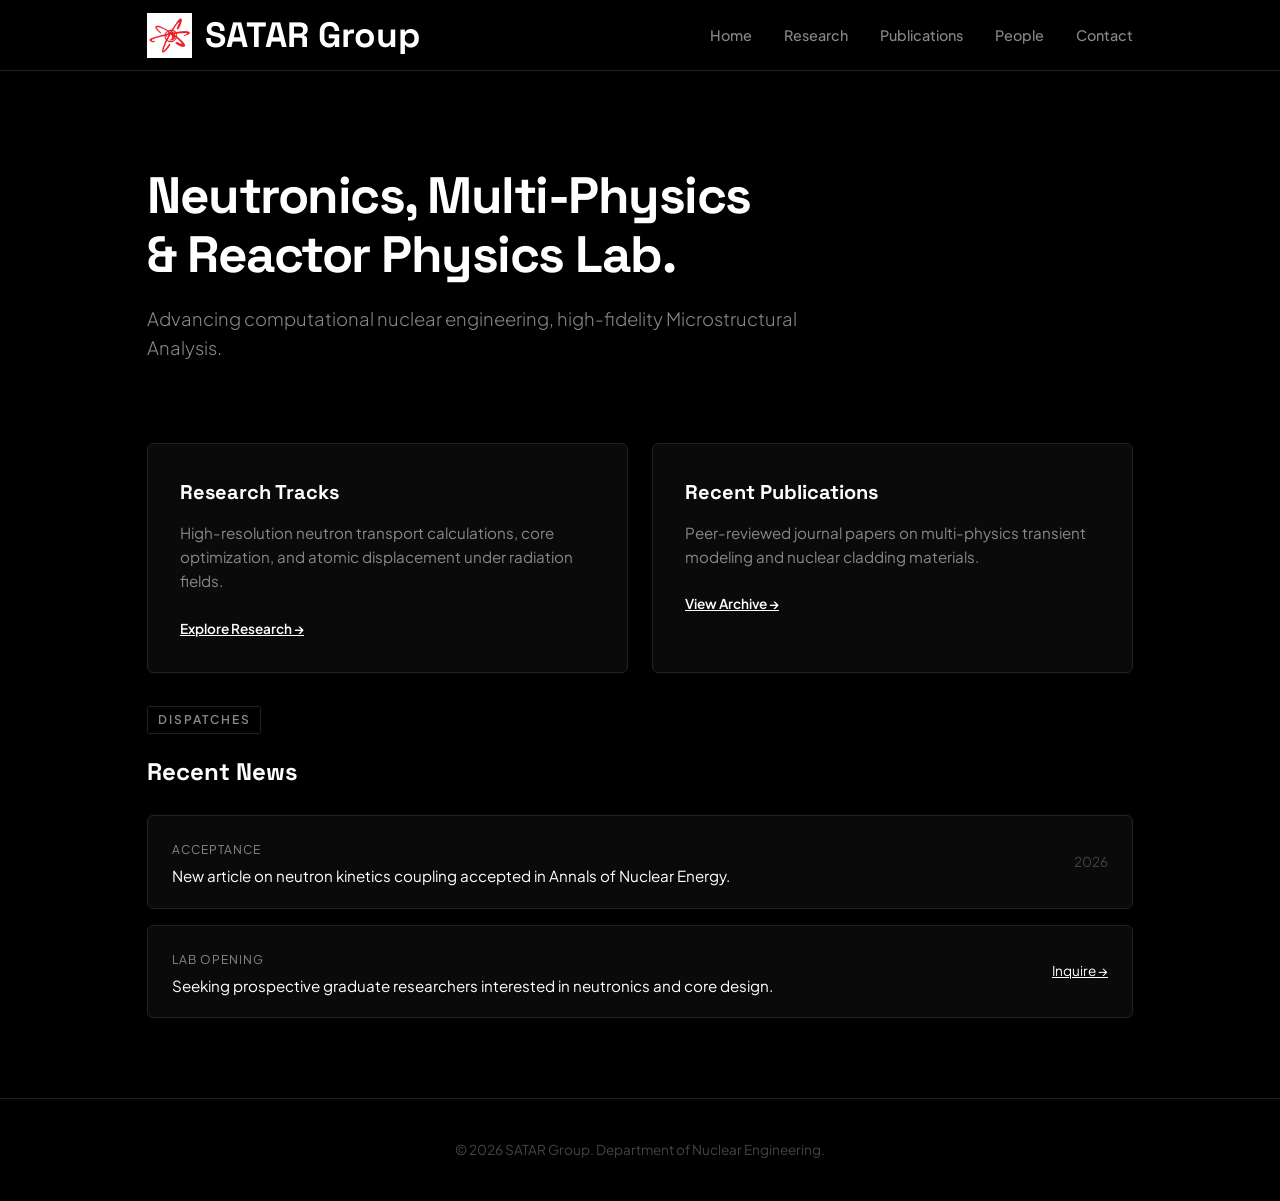
==== index.html @ 863b8504 "Remove 'Research Group' badge from index.html" ====
<!DOCTYPE html>
<html lang="en">
<head>
    <meta charset="UTF-8">
    <meta name="viewport" content="width=device-width, initial-scale=1.0">
    <title>SATAR Group | Nuclear Engineering & Neutronics</title>
    <link rel="stylesheet" href="style.css?v=bw1">
</head>
<body>

<header>
    <div class="container nav-container">
        <a href="index.html" class="brand">
            <img src="Slogo.png" alt="Logo" style="height: 38px; width: auto;">
            <span>SATAR Group</span>
        </a>

        <!-- Mobile Menu Toggle Button -->
        <button class="menu-toggle" id="menuToggle" aria-label="Toggle Menu">&#9776;</button>

        <ul class="nav-links" id="navMenu">
            <li><a href="index.html">Home</a></li>
            <li><a href="research.html">Research</a></li>
            <li><a href="publications.html">Publications</a></li>
            <li><a href="people.html">People</a></li>
            <li><a href="contact.html">Contact</a></li>
        </ul>
    </div>
</header>

    <main class="container">
        <section class="page-intro">
            <h1 class="page-title">Neutronics, Multi-Physics <br>& Reactor Physics Lab.</h1>
            <p class="lead-text">Advancing computational nuclear engineering, high-fidelity Microstructural Analysis.</p>
            
        </section>

    

        <section style="margin: 2rem 0;">
            <div class="grid">
                <div class="card">
                    <h3>Research Tracks</h3>
                    <p>High-resolution neutron transport calculations, core optimization, and atomic displacement under radiation fields.</p>
                    <a href="research.html" style="color: #ffffff; font-size: 0.85rem; font-weight: 600; display: inline-block; margin-top: 1.5rem; text-decoration: underline;">Explore Research &rarr;</a>
                </div>
                <div class="card">
                    <h3>Recent Publications</h3>
                    <p>Peer-reviewed journal papers on multi-physics transient modeling and nuclear cladding materials.</p>
                    <a href="publications.html" style="color: #ffffff; font-size: 0.85rem; font-weight: 600; display: inline-block; margin-top: 1.5rem; text-decoration: underline;">View Archive &rarr;</a>
                </div>
            </div>
        </section>

        <section style="margin: 2rem 0 5rem;">
            <div class="badge">Dispatches</div>
            <h2 style="font-family: 'Space Grotesk', sans-serif; font-size: 1.5rem; margin-bottom: 1.5rem; color: #ffffff;">Recent News</h2>
            
            <div style="display: flex; flex-direction: column; gap: 1rem;">
                <div class="card" style="padding: 1.2rem 1.5rem; display: flex; justify-content: space-between; align-items: center; flex-wrap: wrap; gap: 1rem;">
                    <div>
                        <span style="font-size: 0.75rem; color: var(--text-muted); text-transform: uppercase; letter-spacing: 1px;">Acceptance</span>
                        <p style="color: #ffffff; font-size: 0.95rem; margin-top: 0.2rem;">New article on neutron kinetics coupling accepted in Annals of Nuclear Energy.</p>
                    </div>
                    <span style="font-size: 0.85rem; color: var(--text-dim);">2026</span>
                </div>
                <div class="card" style="padding: 1.2rem 1.5rem; display: flex; justify-content: space-between; align-items: center; flex-wrap: wrap; gap: 1rem;">
                    <div>
                        <span style="font-size: 0.75rem; color: var(--text-muted); text-transform: uppercase; letter-spacing: 1px;">Lab Opening</span>
                        <p style="color: #ffffff; font-size: 0.95rem; margin-top: 0.2rem;">Seeking prospective graduate researchers interested in neutronics and core design.</p>
                    </div>
                    <a href="contact.html" style="font-size: 0.85rem; color: #ffffff; text-decoration: underline;">Inquire &rarr;</a>
                </div>
            </div>
        </section>
    </main>

    <footer>
        <div class="container">
            <p>&copy; 2026 SATAR Group. Department of Nuclear Engineering.</p>
        </div>
    </footer>

    <script>
    const menuBtn = document.getElementById('menuToggle');
    const navMenu = document.getElementById('navMenu');

    if(menuBtn && navMenu) {
        menuBtn.addEventListener('click', () => {
            navMenu.classList.toggle('active');
        });
    }
</script>
</body>
</html>
---- style.css ----
@import url('https://fonts.googleapis.com/css2?family=Plus+Jakarta+Sans:wght@300;400;500;600;700&family=Space+Grotesk:wght@500;700&display=swap');

/* Dark Mode Colors (Default) */
:root {
    --bg: #000000;
    --surface: #0a0a0a;
    --border: #222222;
    --border-hover: #ffffff;
    --text-white: #ffffff;
    --text-muted: #888888;
    --text-dim: #444444;
}

/* Light Mode Colors */
body.light-mode {
    --bg: #ffffff;
    --surface: #f4f4f5;
    --border: #e4e4e7;
    --border-hover: #000000;
    --text-white: #000000;
    --text-muted: #52525b;
    --text-dim: #a1a1aa;
}

/* Theme Toggle Button Style */
.theme-btn {
    background: transparent;
    border: 1px solid var(--border);
    color: var(--text-white);
    padding: 0.35rem 0.75rem;
    font-size: 0.8rem;
    border-radius: 4px;
    cursor: pointer;
    font-family: inherit;
    transition: border-color 0.2s ease, color 0.2s ease;
}

.theme-btn:hover {
    border-color: var(--border-hover);
}

* {
    margin: 0;
    padding: 0;
    box-sizing: border-box;
}

body {
    background-color: var(--bg);
    color: var(--text-white);
    font-family: 'Plus Jakarta Sans', sans-serif;
    line-height: 1.6;
    min-height: 100vh;
    display: flex;
    flex-direction: column;
}

a {
    color: inherit;
    text-decoration: none;
}

.container {
    max-width: 1050px;
    margin: 0 auto;
    padding: 0 2rem;
    width: 100%;
}

/* Header */
header {
    border-bottom: 1px solid var(--border);
    position: sticky;
    top: 0;
    background: rgba(0, 0, 0, 0.95);
    backdrop-filter: blur(10px);
    z-index: 100;
}

.nav-container {
    display: flex;
    justify-content: space-between;
    align-items: center;
    height: 70px;
}

.brand {
    font-family: 'Space Grotesk', sans-serif;
    font-size: 2.2rem !important;  /* সাইজ বড় করা হলো */
    font-weight: 700 !important;
    display: flex;
    align-items: center;
    gap: 13px;
    color: #ffffff !important;
}

.brand img {
    height: 45px !important;  /* লোগোর উচ্চতা */
    width: auto;
    object-fit: contain;
}

.nav-links {
    display: flex;
    list-style: none;
    gap: 2rem;
}

.nav-links a {
    color: var(--text-muted);
    font-size: 0.9rem;
    font-weight: 500;
    transition: color 0.2s ease;
}

.nav-links a:hover,
.nav-links a.active {
    color: var(--text-white);
}

/* Hero / Intro */
.page-intro {
    padding: 6rem 0 3rem;
}

.badge {
    font-size: 0.75rem;
    text-transform: uppercase;
    letter-spacing: 2px;
    color: var(--text-muted);
    font-weight: 600;
    margin-bottom: 1.2rem;
    display: inline-block;
    border: 1px solid var(--border);
    padding: 0.2rem 0.6rem;
    border-radius: 3px;
}

h1.page-title {
    font-family: 'Space Grotesk', sans-serif;
    font-size: 3.2rem;
    font-weight: 700;
    letter-spacing: -1.5px;
    margin-bottom: 1.2rem;
    line-height: 1.15;
    color: var(--text-white);
}

p.lead-text {
    font-size: 1.15rem;
    color: var(--text-muted);
    max-width: 680px;
    font-weight: 300;
}

/* Tags */
.tags {
    display: flex;
    flex-wrap: wrap;
    gap: 0.6rem;
    margin-top: 1.8rem;
}

.tag {
    background: transparent;
    border: 1px solid var(--border);
    padding: 0.35rem 0.8rem;
    font-size: 0.75rem;
    border-radius: 3px;
    color: var(--text-white);
    letter-spacing: 0.5px;
}

/* Stats Section */
.stats-section {
    margin: 3rem 0;
    border-top: 1px solid var(--border);
    border-bottom: 1px solid var(--border);
    padding: 2.5rem 0;
}

.stats-grid {
    display: grid;
    grid-template-columns: repeat(auto-fit, minmax(180px, 1fr));
    gap: 2rem;
}

.stat-item h2 {
    font-family: 'Space Grotesk', sans-serif;
    font-size: 2.2rem;
    color: var(--text-white);
}

.stat-item p {
    color: var(--text-muted);
    font-size: 0.85rem;
}

/* Cards & Grid */
.grid {
    display: grid;
    grid-template-columns: repeat(auto-fit, minmax(320px, 1fr));
    gap: 1.5rem;
    margin: 2rem 0;
}

.card {
    background: var(--surface);
    border: 1px solid var(--border);
    border-radius: 6px;
    padding: 2rem;
    transition: border-color 0.2s ease, transform 0.2s ease;
}

.card:hover {
    border-color: var(--border-hover);
    transform: translateY(-2px);
}

.card h3 {
    font-family: 'Space Grotesk', sans-serif;
    font-size: 1.25rem;
    margin-bottom: 0.8rem;
    color: var(--text-white);
}

.card p {
    color: var(--text-muted);
    font-size: 0.95rem;
}

/* Publications Items */
.pub-entry {
    padding: 1.5rem 0;
    border-bottom: 1px solid var(--border);
}

.pub-year {
    font-family: 'Space Grotesk', sans-serif;
    font-size: 1.3rem;
    color: var(--text-white);
    margin: 2.5rem 0 1rem;
}

.pub-title {
    font-weight: 600;
    color: var(--text-white);
    margin-bottom: 0.3rem;
}

.pub-meta {
    font-size: 0.9rem;
    color: var(--text-muted);
}

.doi-link {
    display: inline-block;
    margin-top: 0.5rem;
    font-size: 0.8rem;
    color: var(--text-white);
    text-decoration: underline;
}

/* People / PI Box */
.pi-box {
    border: 1px solid var(--border);
    padding: 2.2rem;
    border-radius: 6px;
    background: var(--surface);
    margin-bottom: 3rem;
}

/* Forms & Inputs */
.contact-layout {
    display: grid;
    grid-template-columns: 1fr 1fr;
    gap: 3rem;
    margin: 2rem 0;
}

.form-group {
    margin-bottom: 1.2rem;
}

label {
    display: block;
    font-size: 0.85rem;
    color: var(--text-muted);
    margin-bottom: 0.4rem;
}

input, textarea {
    width: 100%;
    background: var(--surface);
    border: 1px solid var(--border);
    padding: 0.8rem;
    border-radius: 4px;
    color: var(--text-white);
    font-family: inherit;
}

input:focus, textarea:focus {
    outline: none;
    border-color: var(--text-white);
}

.btn {
    background: var(--text-white);
    color: var(--bg);
    border: 1px solid var(--text-white);
    padding: 0.8rem 1.8rem;
    font-weight: 600;
    border-radius: 4px;
    cursor: pointer;
    transition: all 0.2s ease;
}

.btn:hover {
    background: transparent;
    color: var(--text-white);
}

/* Footer */
footer {
    margin-top: auto;
    border-top: 1px solid var(--border);
    padding: 2.5rem 0;
    text-align: center;
    color: var(--text-dim);
    font-size: 0.85rem;
}

@media (max-width: 768px) {
    .nav-links { gap: 1rem; font-size: 0.85rem; }
    h1.page-title { font-size: 2.2rem; }
    .contact-layout { grid-template-columns: 1fr; }
}
/* Mobile Menu Button (PC-te hide thakbe) */
.menu-toggle {
    display: none;
    background: transparent;
    border: 1px solid var(--border);
    color: var(--text-white);
    font-size: 1.2rem;
    padding: 0.3rem 0.6rem;
    border-radius: 4px;
    cursor: pointer;
}

/* Phone Screen Adjustments */
@media (max-width: 768px) {
    .menu-toggle {
        display: block; /* Phone-e menu button show korbe */
    }

    .brand {
        font-size: 1.25rem !important; /* Phone-e logo lekha ektu compact kora */
    }

    .brand img {
        height: 32px !important;
    }

    /* Navigation links drop-down style */
    .nav-links {
        display: none; /* Default bhabe hide thakbe */
        flex-direction: column;
        position: absolute;
        top: 70px;
        left: 0;
        width: 100%;
        background: #000000;
        border-bottom: 1px solid var(--border);
        padding: 1.5rem 2rem;
        gap: 1.2rem;
    }

    /* Button-e click korle menu open hobe */
    .nav-links.active {
        display: flex;
    }
}
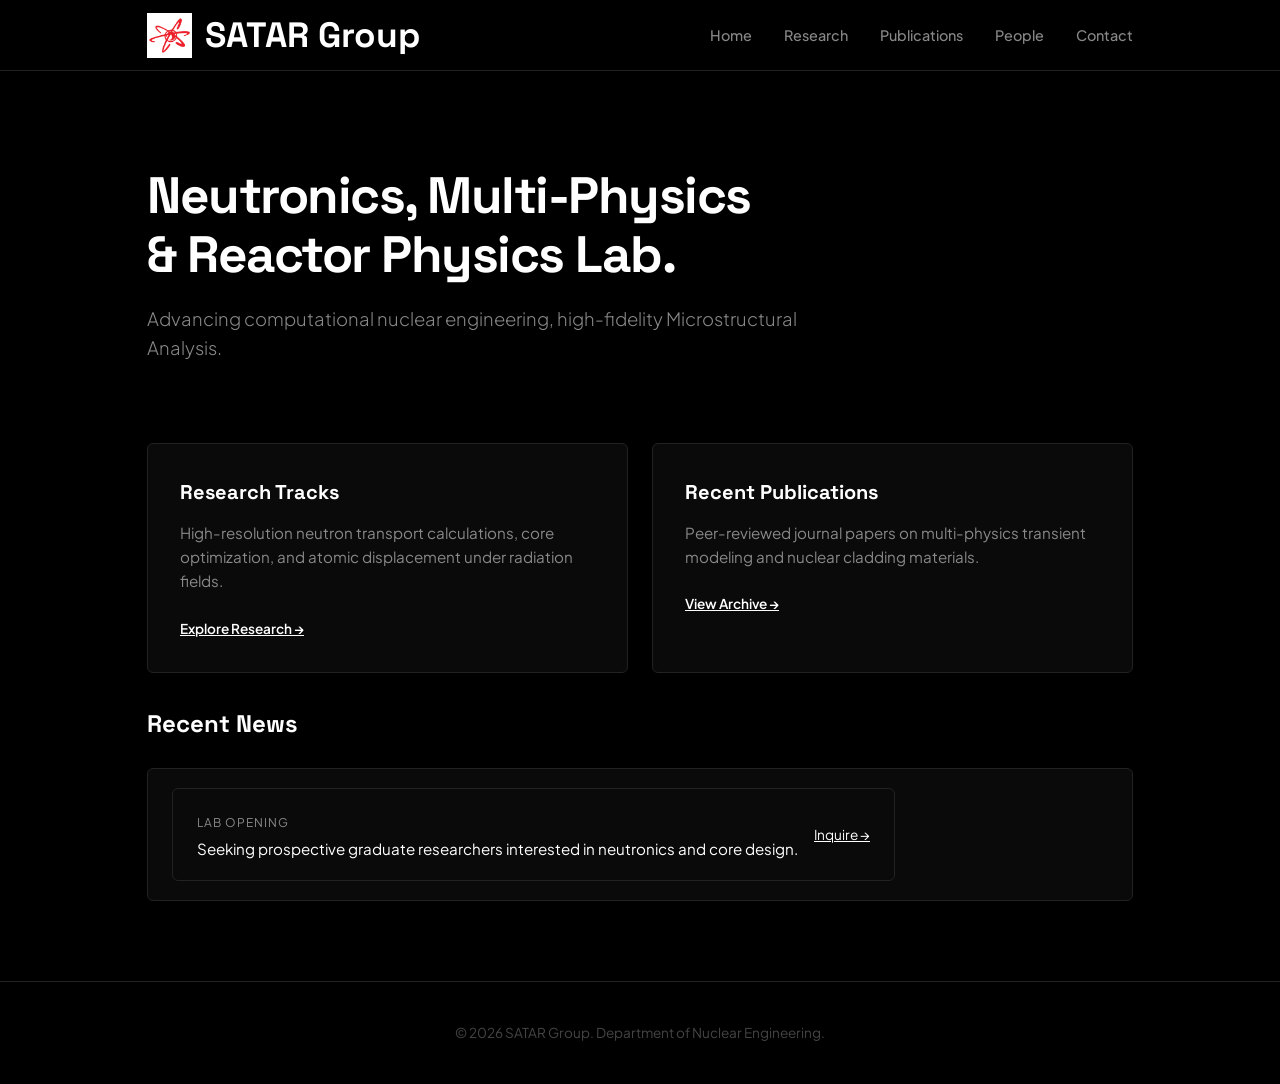
==== commit 8ec85d65: "Remove Dispatches badge and acceptance news card Removed 'Dispatches' badge and acceptance news card" ====
--- a/index.html
+++ b/index.html
@@ -53,17 +53,11 @@
         </section>
 
         <section style="margin: 2rem 0 5rem;">
-            <div class="badge">Dispatches</div>
             <h2 style="font-family: 'Space Grotesk', sans-serif; font-size: 1.5rem; margin-bottom: 1.5rem; color: #ffffff;">Recent News</h2>
             
             <div style="display: flex; flex-direction: column; gap: 1rem;">
                 <div class="card" style="padding: 1.2rem 1.5rem; display: flex; justify-content: space-between; align-items: center; flex-wrap: wrap; gap: 1rem;">
-                    <div>
-                        <span style="font-size: 0.75rem; color: var(--text-muted); text-transform: uppercase; letter-spacing: 1px;">Acceptance</span>
-                        <p style="color: #ffffff; font-size: 0.95rem; margin-top: 0.2rem;">New article on neutron kinetics coupling accepted in Annals of Nuclear Energy.</p>
-                    </div>
-                    <span style="font-size: 0.85rem; color: var(--text-dim);">2026</span>
-                </div>
+                    
                 <div class="card" style="padding: 1.2rem 1.5rem; display: flex; justify-content: space-between; align-items: center; flex-wrap: wrap; gap: 1rem;">
                     <div>
                         <span style="font-size: 0.75rem; color: var(--text-muted); text-transform: uppercase; letter-spacing: 1px;">Lab Opening</span>
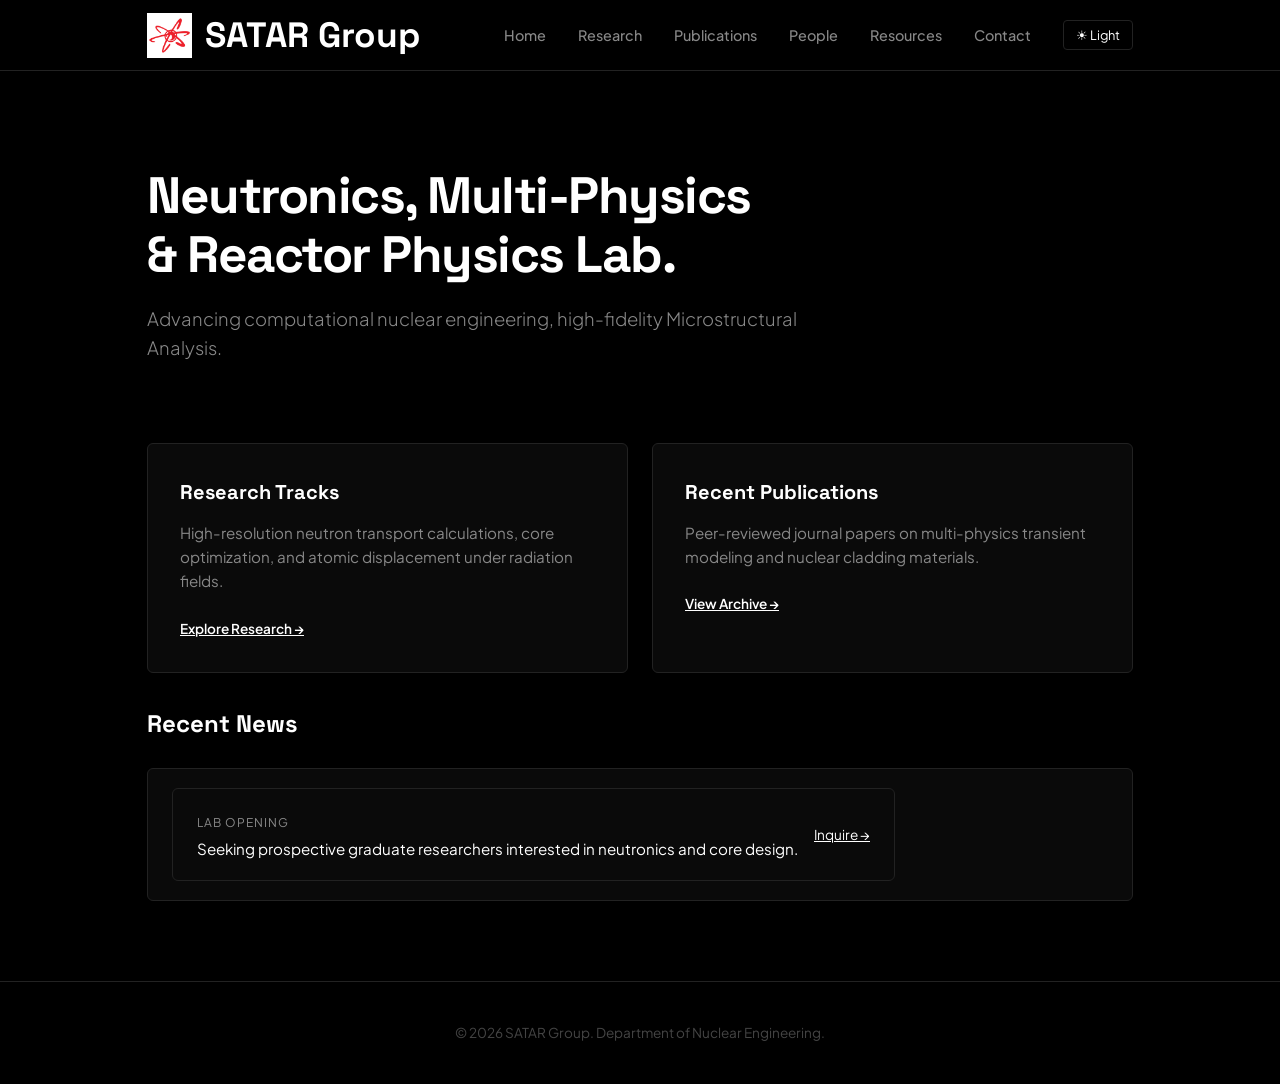
==== commit b1354ca4: "Add 'Resources' link and theme toggle button to menu" ====
--- a/index.html
+++ b/index.html
@@ -19,12 +19,14 @@
         <button class="menu-toggle" id="menuToggle" aria-label="Toggle Menu">&#9776;</button>
 
         <ul class="nav-links" id="navMenu">
-            <li><a href="index.html">Home</a></li>
-            <li><a href="research.html">Research</a></li>
-            <li><a href="publications.html">Publications</a></li>
-            <li><a href="people.html">People</a></li>
-            <li><a href="contact.html">Contact</a></li>
-        </ul>
+    <li><a href="index.html">Home</a></li>
+    <li><a href="research.html">Research</a></li>
+    <li><a href="publications.html">Publications</a></li>
+    <li><a href="people.html">People</a></li>
+    <li><a href="resource.html">Resources</a></li>
+    <li><a href="contact.html">Contact</a></li>
+    <li><button class="theme-toggle-btn" id="themeBtn">☀ Light</button></li>
+</ul>
     </div>
 </header>
 
--- a/style.css
+++ b/style.css
@@ -1,6 +1,6 @@
 @import url('https://fonts.googleapis.com/css2?family=Plus+Jakarta+Sans:wght@300;400;500;600;700&family=Space+Grotesk:wght@500;700&display=swap');
 
-/* Dark Mode Colors (Default) */
+/* Dark Mode Colors (Default: Solid Black) */
 :root {
     --bg: #000000;
     --surface: #0a0a0a;
@@ -11,8 +11,9 @@
     --text-dim: #444444;
 }
 
-/* Light Mode Colors */
-body.light-mode {
+/* Light Mode Colors (Solid White) */
+body.light-mode,
+body.light-theme {
     --bg: #ffffff;
     --surface: #f4f4f5;
     --border: #e4e4e7;
@@ -23,7 +24,8 @@
 }
 
 /* Theme Toggle Button Style */
-.theme-btn {
+.theme-btn,
+.theme-toggle-btn {
     background: transparent;
     border: 1px solid var(--border);
     color: var(--text-white);
@@ -35,7 +37,8 @@
     transition: border-color 0.2s ease, color 0.2s ease;
 }
 
-.theme-btn:hover {
+.theme-btn:hover,
+.theme-toggle-btn:hover {
     border-color: var(--border-hover);
 }
 
@@ -45,14 +48,17 @@
     box-sizing: border-box;
 }
 
+/* Solid Pure Background (No Grid / No Gradient) */
 body {
-    background-color: var(--bg);
-    color: var(--text-white);
+    background-color: var(--bg) !important;
+    background-image: none !important; /* গ্রিড পুরোপুরি রিমুভ করা হয়েছে */
+    color: var(--text-white) !important;
     font-family: 'Plus Jakarta Sans', sans-serif;
     line-height: 1.6;
     min-height: 100vh;
     display: flex;
     flex-direction: column;
+    transition: background-color 0.2s ease, color 0.2s ease;
 }
 
 a {
@@ -72,7 +78,7 @@
     border-bottom: 1px solid var(--border);
     position: sticky;
     top: 0;
-    background: rgba(0, 0, 0, 0.95);
+    background: var(--bg);
     backdrop-filter: blur(10px);
     z-index: 100;
 }
@@ -86,12 +92,12 @@
 
 .brand {
     font-family: 'Space Grotesk', sans-serif;
-    font-size: 2.2rem !important;  /* সাইজ বড় করা হলো */
+    font-size: 2.2rem !important;  /* সাইজ বড় রাখা হয়েছে */
     font-weight: 700 !important;
     display: flex;
     align-items: center;
     gap: 13px;
-    color: #ffffff !important;
+    color: var(--text-white) !important;
 }
 
 .brand img {
@@ -102,6 +108,7 @@
 
 .nav-links {
     display: flex;
+    align-items: center;
     list-style: none;
     gap: 2rem;
 }
@@ -301,7 +308,7 @@
 
 input:focus, textarea:focus {
     outline: none;
-    border-color: var(--text-white);
+    border-color: var(--border-hover);
 }
 
 .btn {
@@ -330,11 +337,6 @@
     font-size: 0.85rem;
 }
 
-@media (max-width: 768px) {
-    .nav-links { gap: 1rem; font-size: 0.85rem; }
-    h1.page-title { font-size: 2.2rem; }
-    .contact-layout { grid-template-columns: 1fr; }
-}
 /* Mobile Menu Button (PC-te hide thakbe) */
 .menu-toggle {
     display: none;
@@ -354,7 +356,7 @@
     }
 
     .brand {
-        font-size: 1.25rem !important; /* Phone-e logo lekha ektu compact kora */
+        font-size: 1.35rem !important; /* Phone-e logo lekha ektu compact kora */
     }
 
     .brand img {
@@ -369,7 +371,7 @@
         top: 70px;
         left: 0;
         width: 100%;
-        background: #000000;
+        background: var(--bg);
         border-bottom: 1px solid var(--border);
         padding: 1.5rem 2rem;
         gap: 1.2rem;
@@ -379,4 +381,12 @@
     .nav-links.active {
         display: flex;
     }
-}
+
+    h1.page-title { 
+        font-size: 2.2rem; 
+    }
+    
+    .contact-layout { 
+        grid-template-columns: 1fr; 
+    }
+}
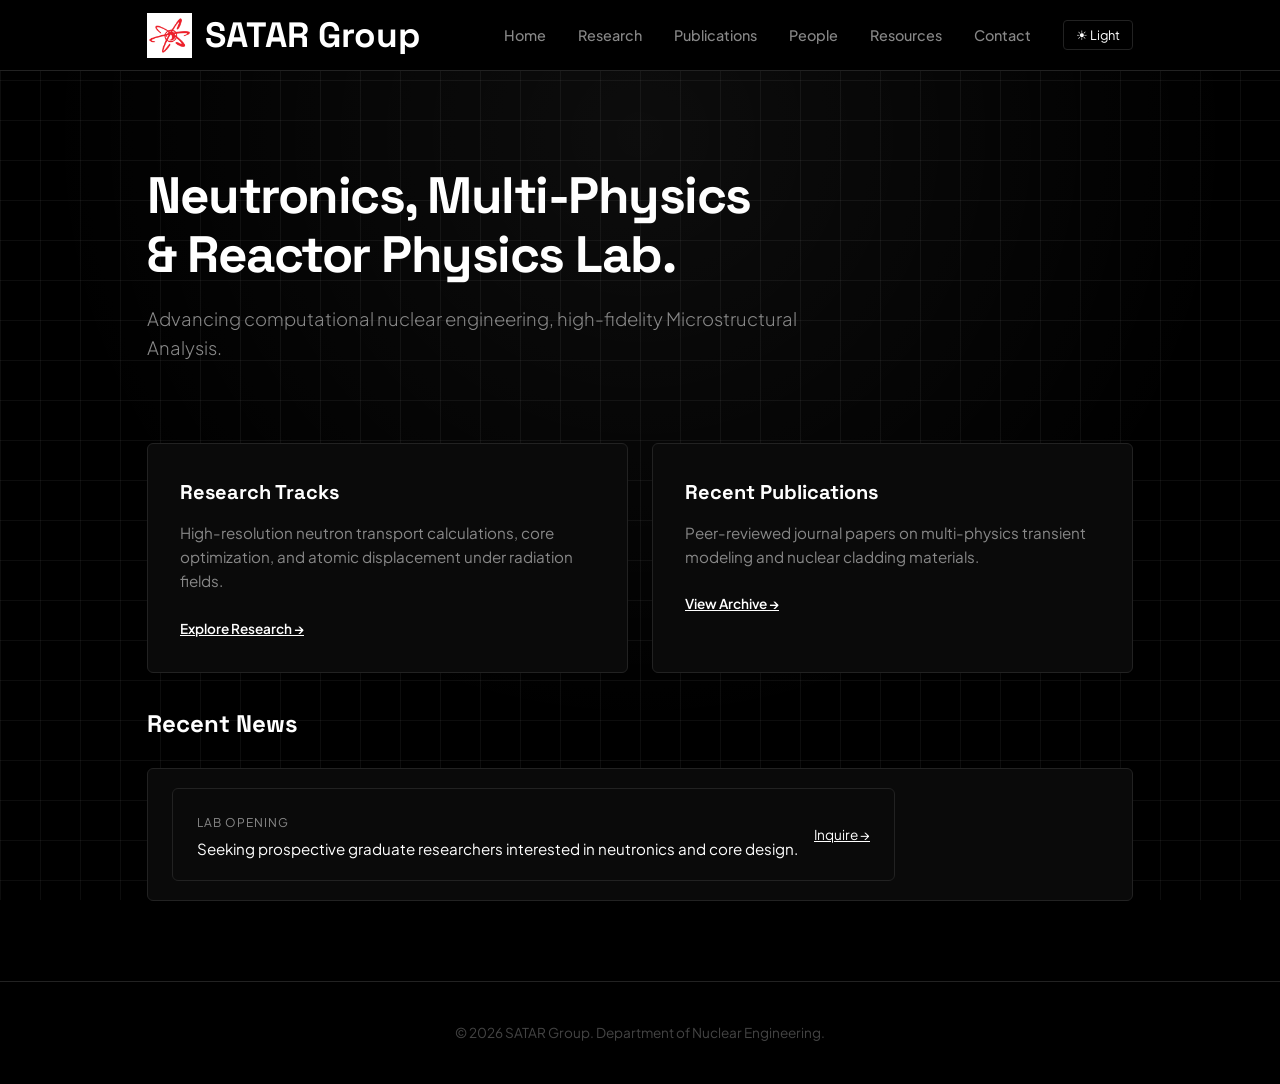
==== commit b4f742c6: "Add theme.js script to index.html" ====
--- a/index.html
+++ b/index.html
@@ -87,5 +87,6 @@
         });
     }
 </script>
+    <script src="theme.js"></script>
 </body>
 </html>
--- a/style.css
+++ b/style.css
@@ -1,6 +1,6 @@
 @import url('https://fonts.googleapis.com/css2?family=Plus+Jakarta+Sans:wght@300;400;500;600;700&family=Space+Grotesk:wght@500;700&display=swap');
 
-/* Dark Mode Colors (Default: Solid Black) */
+/* Dark Mode Colors (Default) */
 :root {
     --bg: #000000;
     --surface: #0a0a0a;
@@ -11,9 +11,8 @@
     --text-dim: #444444;
 }
 
-/* Light Mode Colors (Solid White) */
-body.light-mode,
-body.light-theme {
+/* Light Mode Colors (উল্টো কালার) */
+body.light-mode {
     --bg: #ffffff;
     --surface: #f4f4f5;
     --border: #e4e4e7;
@@ -23,8 +22,7 @@
     --text-dim: #a1a1aa;
 }
 
-/* Theme Toggle Button Style */
-.theme-btn,
+/* টগল বাটন ডিজাইন */
 .theme-toggle-btn {
     background: transparent;
     border: 1px solid var(--border);
@@ -34,10 +32,9 @@
     border-radius: 4px;
     cursor: pointer;
     font-family: inherit;
-    transition: border-color 0.2s ease, color 0.2s ease;
-}
-
-.theme-btn:hover,
+    transition: all 0.2s ease;
+}
+
 .theme-toggle-btn:hover {
     border-color: var(--border-hover);
 }
@@ -49,16 +46,35 @@
 }
 
 /* Solid Pure Background (No Grid / No Gradient) */
+/* Engineering Grid + Subtle Radiation Texture */
 body {
-    background-color: var(--bg) !important;
-    background-image: none !important; /* গ্রিড পুরোপুরি রিমুভ করা হয়েছে */
-    color: var(--text-white) !important;
+    background-color: var(--bg);
+    color: var(--text-white);
     font-family: 'Plus Jakarta Sans', sans-serif;
     line-height: 1.6;
     min-height: 100vh;
     display: flex;
     flex-direction: column;
-    transition: background-color 0.2s ease, color 0.2s ease;
+
+    /* 1. হালকা গ্রিড প্যাটার্ন (খুবই সূক্ষ্ম ৪% অপাসিটি) */
+    background-image: 
+        linear-gradient(to right, rgba(255, 255, 255, 0.05) 1px, transparent 1px),
+        linear-gradient(to bottom, rgba(255, 255, 255, 0.05) 1px, transparent 1px),
+        /* 2. নিউট্রনিক্স কোর গ্লো (সেন্টারে খুব হালকা অরা) */
+        radial-gradient(circle at 50% 15%, rgba(255, 255, 255, 0.05) 0%, transparent 60%);
+    
+    /* গ্রিডের সাইজ (প্রতিটি বক্স 40px বাই 40px) */
+    background-size: 40px 40px, 40px 40px, 100% 100%;
+    background-attachment: fixed; /* স্ক্রল করলেও গ্রিড স্মুথ থাকবে */
+}
+
+
+/* লাইট মোডের জন্য গ্রিড অটোমেটিক কালো রেখায় শিফট হবে */
+body.light-theme {
+    background-image: 
+        linear-gradient(to right, rgba(0, 0, 0, 0.03) 1px, transparent 1px),
+        linear-gradient(to bottom, rgba(0, 0, 0, 0.03) 1px, transparent 1px),
+        radial-gradient(circle at 50% 15%, rgba(0, 0, 0, 0.02) 0%, transparent 60%);
 }
 
 a {
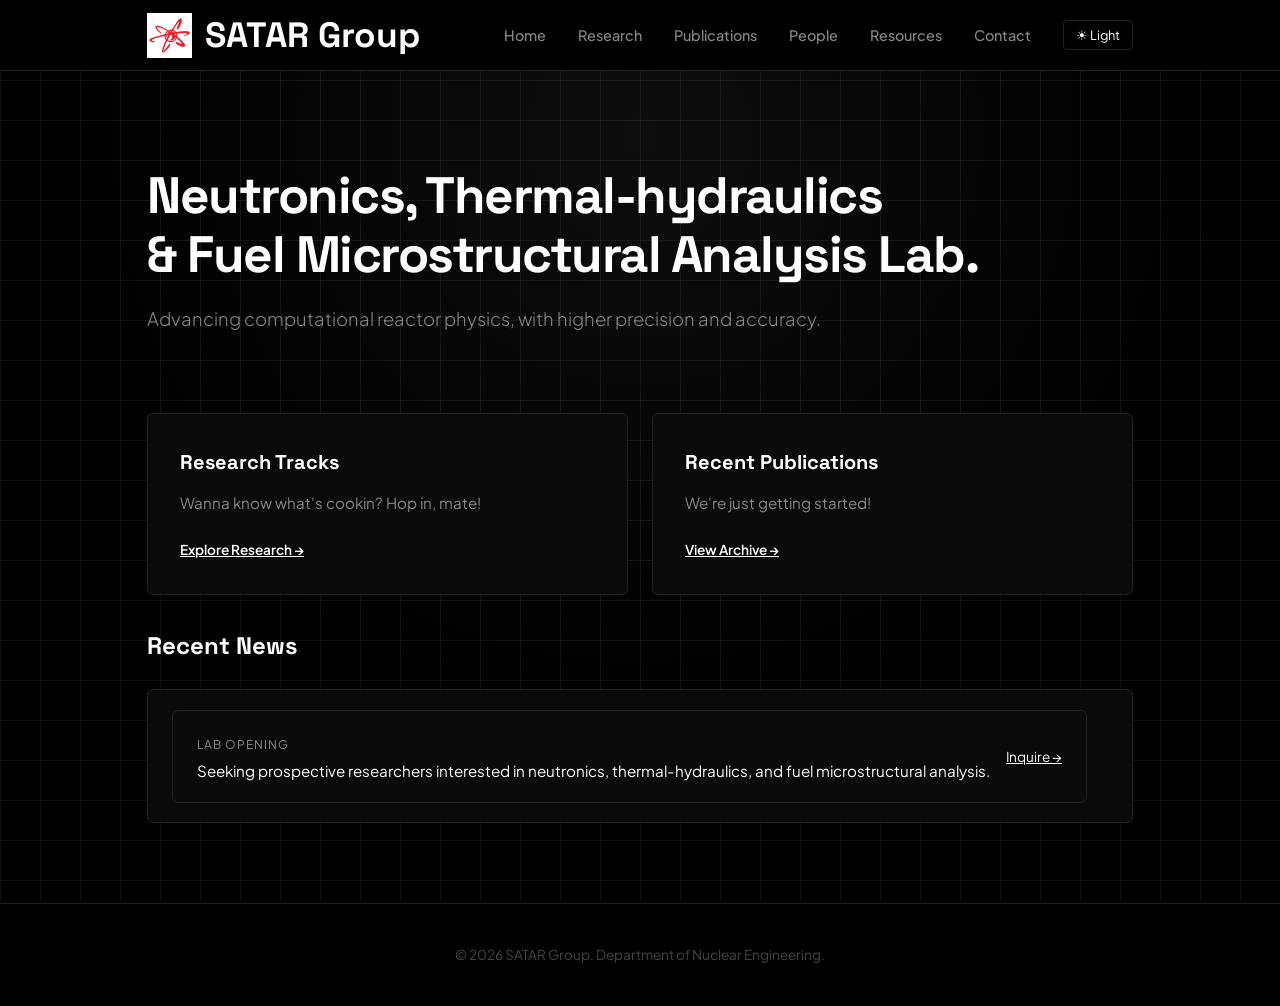
==== commit abde42cd: "Update lab description and research focus in index.html" ====
--- a/index.html
+++ b/index.html
@@ -32,8 +32,8 @@
 
     <main class="container">
         <section class="page-intro">
-            <h1 class="page-title">Neutronics, Multi-Physics <br>& Reactor Physics Lab.</h1>
-            <p class="lead-text">Advancing computational nuclear engineering, high-fidelity Microstructural Analysis.</p>
+            <h1 class="page-title">Neutronics, Thermal-hydraulics <br>& Fuel Microstructural Analysis Lab.</h1>
+            <p class="lead-text">Advancing computational reactor physics, with higher precision and accuracy.</p>
             
         </section>
 
@@ -43,12 +43,12 @@
             <div class="grid">
                 <div class="card">
                     <h3>Research Tracks</h3>
-                    <p>High-resolution neutron transport calculations, core optimization, and atomic displacement under radiation fields.</p>
+                    <p>Wanna know what's cookin? Hop in, mate!</p>
                     <a href="research.html" style="color: #ffffff; font-size: 0.85rem; font-weight: 600; display: inline-block; margin-top: 1.5rem; text-decoration: underline;">Explore Research &rarr;</a>
                 </div>
                 <div class="card">
                     <h3>Recent Publications</h3>
-                    <p>Peer-reviewed journal papers on multi-physics transient modeling and nuclear cladding materials.</p>
+                    <p>We're just getting started!</p>
                     <a href="publications.html" style="color: #ffffff; font-size: 0.85rem; font-weight: 600; display: inline-block; margin-top: 1.5rem; text-decoration: underline;">View Archive &rarr;</a>
                 </div>
             </div>
@@ -63,7 +63,7 @@
                 <div class="card" style="padding: 1.2rem 1.5rem; display: flex; justify-content: space-between; align-items: center; flex-wrap: wrap; gap: 1rem;">
                     <div>
                         <span style="font-size: 0.75rem; color: var(--text-muted); text-transform: uppercase; letter-spacing: 1px;">Lab Opening</span>
-                        <p style="color: #ffffff; font-size: 0.95rem; margin-top: 0.2rem;">Seeking prospective graduate researchers interested in neutronics and core design.</p>
+                        <p style="color: #ffffff; font-size: 0.95rem; margin-top: 0.2rem;">Seeking prospective researchers interested in neutronics, thermal-hydraulics, and fuel microstructural analysis.</p>
                     </div>
                     <a href="contact.html" style="font-size: 0.85rem; color: #ffffff; text-decoration: underline;">Inquire &rarr;</a>
                 </div>
--- a/style.css
+++ b/style.css
@@ -12,7 +12,8 @@
 }
 
 /* Light Mode Colors (উল্টো কালার) */
-body.light-mode {
+body.light-mode,
+body.light-theme {
     --bg: #ffffff;
     --surface: #f4f4f5;
     --border: #e4e4e7;
@@ -58,8 +59,8 @@
 
     /* 1. হালকা গ্রিড প্যাটার্ন (খুবই সূক্ষ্ম ৪% অপাসিটি) */
     background-image: 
-        linear-gradient(to right, rgba(255, 255, 255, 0.05) 1px, transparent 1px),
-        linear-gradient(to bottom, rgba(255, 255, 255, 0.05) 1px, transparent 1px),
+        linear-gradient(to right, rgba(255, 255, 255, 0.065) 1px, transparent 1px),
+        linear-gradient(to bottom, rgba(255, 255, 255, 0.065) 1px, transparent 1px),
         /* 2. নিউট্রনিক্স কোর গ্লো (সেন্টারে খুব হালকা অরা) */
         radial-gradient(circle at 50% 15%, rgba(255, 255, 255, 0.05) 0%, transparent 60%);
     
@@ -68,12 +69,12 @@
     background-attachment: fixed; /* স্ক্রল করলেও গ্রিড স্মুথ থাকবে */
 }
 
-
-/* লাইট মোডের জন্য গ্রিড অটোমেটিক কালো রেখায় শিফট হবে */
+/* লাইট মোডের জন্য গ্রিড অটোমেটিক কালো রেখায় শিফট হবে */
+body.light-mode,
 body.light-theme {
     background-image: 
-        linear-gradient(to right, rgba(0, 0, 0, 0.03) 1px, transparent 1px),
-        linear-gradient(to bottom, rgba(0, 0, 0, 0.03) 1px, transparent 1px),
+        linear-gradient(to right, rgba(0, 0, 0, 0.04) 1px, transparent 1px),
+        linear-gradient(to bottom, rgba(0, 0, 0, 0.04) 1px, transparent 1px),
         radial-gradient(circle at 50% 15%, rgba(0, 0, 0, 0.02) 0%, transparent 60%);
 }
 
@@ -108,7 +109,7 @@
 
 .brand {
     font-family: 'Space Grotesk', sans-serif;
-    font-size: 2.2rem !important;  /* সাইজ বড় রাখা হয়েছে */
+    font-size: 2.2rem !important;  /* সাইজ বড় রাখা হয়েছে */
     font-weight: 700 !important;
     display: flex;
     align-items: center;
@@ -406,3 +407,84 @@
         grid-template-columns: 1fr; 
     }
 }
+
+/* ===================================================
+   LIGHT MODE OVERRIDES FOR CARDS, TEXT & PEOPLE PAGE
+   =================================================== */
+body.light-mode,
+body.light-theme {
+    background-color: #ffffff !important;
+    color: #000000 !important;
+}
+
+body.light-mode h1, body.light-theme h1,
+body.light-mode h2, body.light-theme h2,
+body.light-mode h3, body.light-theme h3,
+body.light-mode .profile-title h3,
+body.light-mode .section-label,
+body.light-mode .brand span,
+body.light-mode .pub-year,
+body.light-mode .pub-title {
+    color: #000000 !important; /* সব হেডিং এবং টাইটেল পিওর কালো হবে */
+}
+
+body.light-mode .card, body.light-theme .card,
+body.light-mode .profile-card, body.light-theme .profile-card,
+body.light-mode .pi-box, body.light-theme .pi-box {
+    background: #ffffff !important; /* কার্ডের ব্যাকগ্রাউন্ড পিওর হোয়াইট */
+    border-color: #e4e4e7 !important;
+}
+
+body.light-mode .profile-card:hover, body.light-theme .profile-card:hover,
+body.light-mode .card:hover, body.light-theme .card:hover {
+    border-color: #000000 !important;
+}
+
+body.light-mode .profile-focus, body.light-theme .profile-focus,
+body.light-mode .pub-meta, body.light-theme .pub-meta,
+body.light-mode p, body.light-theme p {
+    color: #4b5563 !important; /* ফোকাস ও বডি টেক্সট রিডেবল ডার্ক গ্রে */
+}
+
+/* প্রোফাইল লিংক / বাটনগুলো ফিক্স */
+body.light-mode .profile-links a,
+body.light-theme .profile-links a {
+    color: #000000 !important;
+    border-color: #d1d5db !important;
+    background: #f9fafb !important;
+}
+
+body.light-mode .profile-links a:hover,
+body.light-theme .profile-links a:hover {
+    background: #000000 !important;
+    color: #ffffff !important;
+    border-color: #000000 !important;
+}
+
+/* ট্যাগ ও ব্যাজ */
+body.light-mode .tag, body.light-theme .tag,
+body.light-mode .badge, body.light-theme .badge {
+    border-color: #d1d5db !important;
+    color: #111827 !important;
+}
+
+/* ইনপুট ফিল্ড ও বাটন ফিক্স */
+body.light-mode input, body.light-theme input,
+body.light-mode textarea, body.light-theme textarea {
+    background: #ffffff !important;
+    border-color: #d1d5db !important;
+    color: #000000 !important;
+}
+
+body.light-mode .btn,
+body.light-theme .btn {
+    background: #000000 !important;
+    color: #ffffff !important;
+    border-color: #000000 !important;
+}
+
+body.light-mode .btn:hover,
+body.light-theme .btn:hover {
+    background: transparent !important;
+    color: #000000 !important;
+}
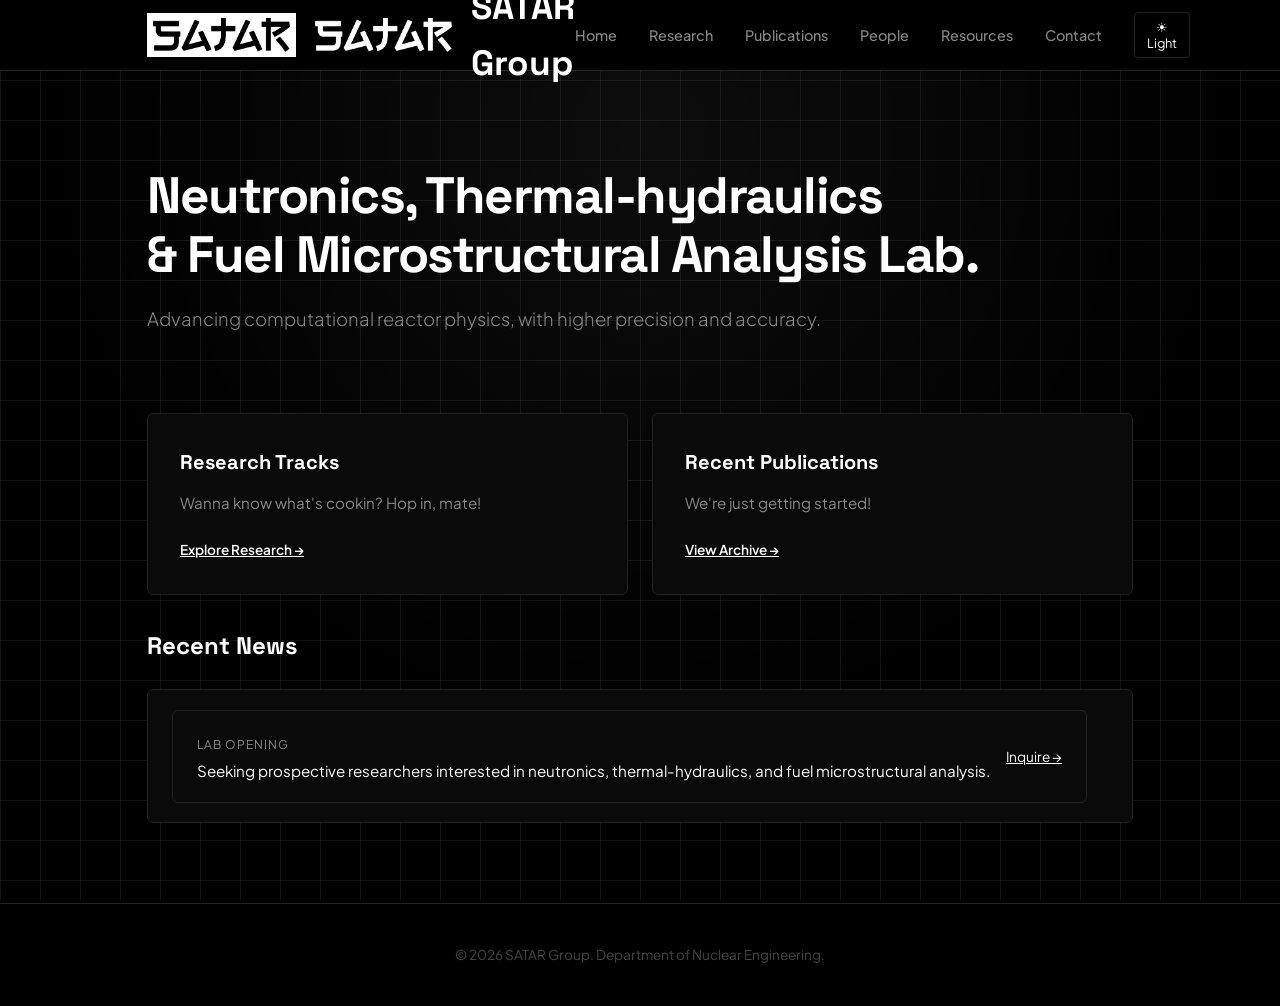
==== commit 88f3b8b9: "Add dark and light mode logos to header" ====
--- a/index.html
+++ b/index.html
@@ -11,10 +11,13 @@
 <header>
     <div class="container nav-container">
         <a href="index.html" class="brand">
-            <img src="Slogo.png" alt="Logo" style="height: 38px; width: auto;">
+            <!-- Dark Mode Logo -->
+            <img src="darklogo.png" alt="SATAR Group Logo" class="brand-logo logo-dark">
+            <!-- Light Mode Logo -->
+            <img src="lightlogo.png" alt="SATAR Group Logo" class="brand-logo logo-light">
+            
             <span>SATAR Group</span>
         </a>
-
         <!-- Mobile Menu Toggle Button -->
         <button class="menu-toggle" id="menuToggle" aria-label="Toggle Menu">&#9776;</button>
 
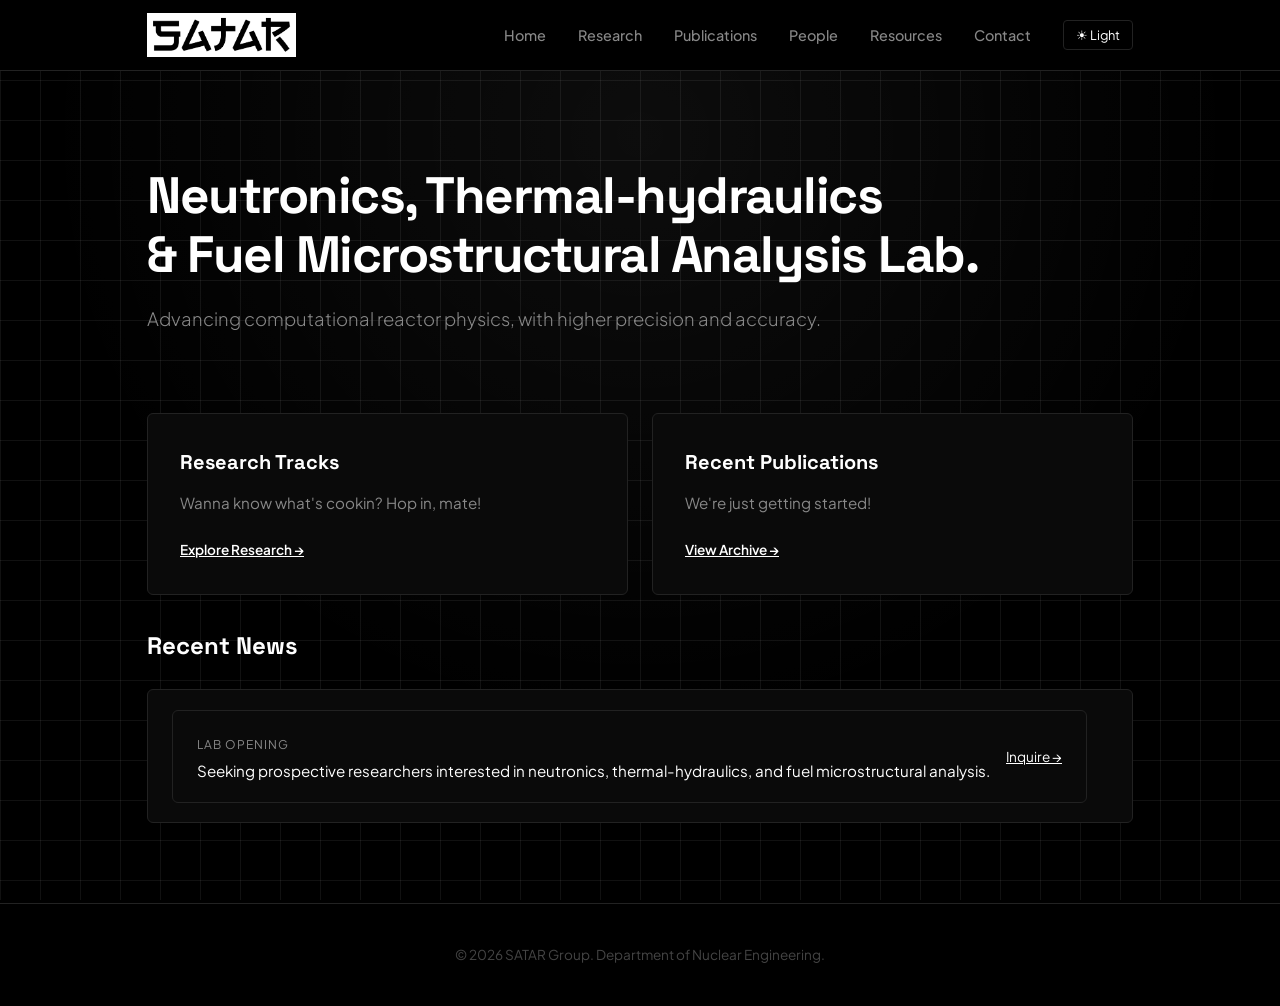
==== commit 465a482c: "Remove 'SATAR Group' span from navigation Removed the span element containing 'SATAR Group' from the" ====
--- a/index.html
+++ b/index.html
@@ -16,7 +16,6 @@
             <!-- Light Mode Logo -->
             <img src="lightlogo.png" alt="SATAR Group Logo" class="brand-logo logo-light">
             
-            <span>SATAR Group</span>
         </a>
         <!-- Mobile Menu Toggle Button -->
         <button class="menu-toggle" id="menuToggle" aria-label="Toggle Menu">&#9776;</button>
--- a/style.css
+++ b/style.css
@@ -488,3 +488,37 @@
     background: transparent !important;
     color: #000000 !important;
 }
+/* ===================================================
+   THEME BASED DYNAMIC LOGO TOGGLE
+   =================================================== */
+.brand-logo {
+    height: 45px !important;
+    width: auto;
+    object-fit: contain;
+}
+
+/* ডিফল্ট ডার্ক মোডে ডার্ক লোগো শো করবে, লাইট লোগো হাইড থাকবে */
+.logo-dark {
+    display: block;
+}
+.logo-light {
+    display: none;
+}
+
+/* লাইট মোড অন হলে লাইট লোগো শো করবে, ডার্ক লোগো হাইড থাকবে */
+body.light-mode .logo-dark,
+body.light-theme .logo-dark {
+    display: none !important;
+}
+
+body.light-mode .logo-light,
+body.light-theme .logo-light {
+    display: block !important;
+}
+
+/* মোবাইল ভিউ সাইজ অ্যাডজাস্টমেন্ট */
+@media (max-width: 768px) {
+    .brand-logo {
+        height: 32px !important;
+    }
+}
